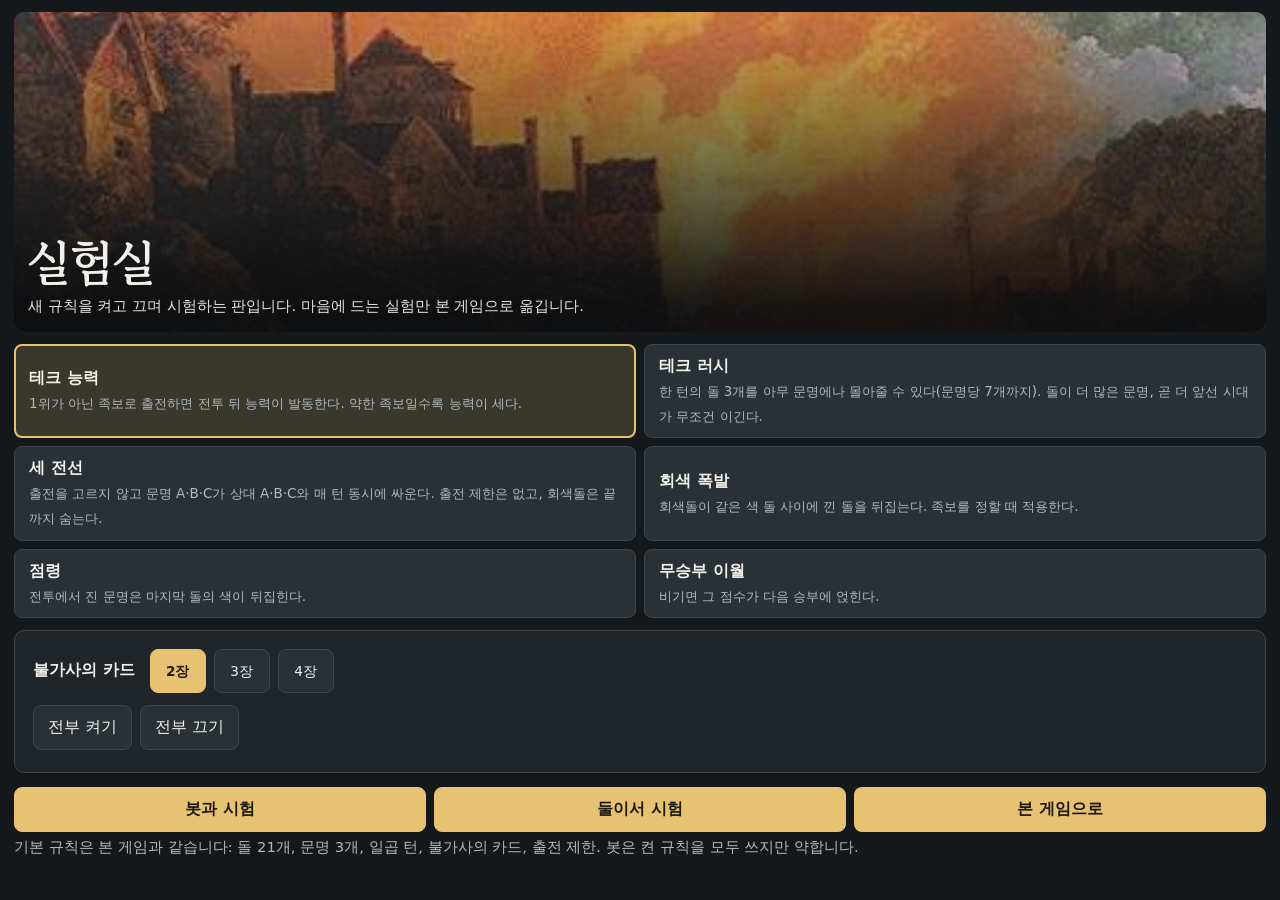
==== lab.html @ 078d3b74 "Add a lab page for experimental rules with a start-screen button Separate page with toggles for tech" ====
<!doctype html>
<html lang="ko">
<head>
<meta charset="utf-8">
<meta name="viewport" content="width=device-width, initial-scale=1, viewport-fit=cover">
<meta name="theme-color" content="#14181b">
<title>문명 대전 실험실</title>
<link rel="preconnect" href="https://fonts.googleapis.com">
<link rel="preconnect" href="https://fonts.gstatic.com" crossorigin>
<link rel="stylesheet" href="https://fonts.googleapis.com/css2?family=Gowun+Batang:wght@700&display=swap">
<link rel="stylesheet" href="style.css">
<style>
.mods { display: grid; gap: 8px; margin-top: 12px; }
.mod { text-align: left; }
.mod b { display: block; }
.mod small { color: var(--muted); font-size: .84rem; }
.mod[aria-pressed="true"] { border: 2px solid var(--gold); background: #3a372c; padding: 8px 13px; }
.panel .tab { flex: none; width: 56px; }
.on-mods { font-size: .82rem; color: var(--gold); margin-top: 4px; }
.queue { display: inline-flex; gap: 4px; }
.fx { padding-left: 1.1em; margin: 8px 0 0; font-size: .92rem; }
.lane { font-family: var(--display); margin-top: 14px; }
@media (min-width: 720px) { .mods { grid-template-columns: repeat(2, minmax(0, 1fr)); } }
</style>
</head>
<body>
<div class="wrap" id="app"></div>
<dialog id="table-sheet" aria-label="족보표"></dialog>
<script src="game.js"></script>
<script src="art.js"></script>
<script src="lab-rules.js"></script>
<script src="lab-ui.js"></script>
</body>
</html>
---- style.css ----
/* 미술관 벽처럼 어두운 바탕에 명화와 바둑판 나무를 올린 화면. 휴대폰 기준으로 쓰고 넓은 화면에서 확장한다. */
:root {
  color-scheme: dark;
  --bg: #14181b;
  --panel: #1f2529;
  --panel-2: #2a3136;
  --line: #3d464d;
  --ink: #f2f0ea;
  --muted: #b2babc;
  --wood: #c79d66;
  --wood-dark: #a9834e;
  --gold: #e8c273;
  --win: #7ccb96;
  --lose: #ec8a7a;
  --special: #86d0d6;
  --stone: 26px;
  --display: "Gowun Batang", "Apple SD Gothic Neo", "Malgun Gothic", serif;
}

* { box-sizing: border-box; }
html { -webkit-text-size-adjust: 100%; }
body { margin: 0; background: var(--bg); color: var(--ink); font: 16px/1.55 system-ui, -apple-system, "Apple SD Gothic Neo", "Malgun Gothic", "Noto Sans KR", sans-serif; }
.wrap { max-width: 1280px; margin: auto; padding-block: 12px 24px; padding-left: max(14px, env(safe-area-inset-left, 0px)); padding-right: max(14px, env(safe-area-inset-right, 0px)); }
h1, h2 { font-family: var(--display); font-weight: 700; margin: 0; text-wrap: balance; }
h1 { font-size: 1.45rem; line-height: 1.25; }
h2 { font-size: 1.1rem; margin: 18px 0 8px; }
h2.act { font-size: 1.2rem; color: var(--gold); }
h2.sub { font-family: inherit; font-size: .92rem; font-weight: 600; color: var(--muted); margin-top: 22px; }
p { margin: 4px 0; }
.nowrap { white-space: nowrap; }
img { max-width: 100%; display: block; }
.muted { color: var(--muted); font-size: .92rem; }
.panel { background: var(--panel); border: 1px solid var(--line); border-radius: 10px; padding: 18px; margin-top: 12px; }

/* 버튼 */
button { font: inherit; color: var(--ink); background: var(--panel-2); border: 1px solid var(--line); border-radius: 8px; padding: 9px 14px; min-height: 44px; cursor: pointer; touch-action: manipulation; }
button:hover:not(:disabled) { border-color: var(--gold); }
button:focus-visible, input:focus-visible, summary:focus-visible { outline: 3px solid var(--gold); outline-offset: 2px; }
button:disabled { cursor: not-allowed; color: #8d9598; background: #23292d; }
.primary { background: var(--gold); border-color: var(--gold); color: #1d1a12; font-weight: 700; }
.primary:hover:not(:disabled) { background: #f2d38e; border-color: #f2d38e; }
.primary:disabled { background: #4b5053; border-color: #4b5053; color: #b9bdbe; }
input { font: inherit; color: var(--ink); background: var(--bg); border: 1px solid var(--line); border-radius: 8px; padding: 9px 12px; min-height: 44px; width: 6.5em; text-transform: uppercase; letter-spacing: .15em; }

/* 점수와 턴 진행 */
.hud { display: flex; flex-wrap: wrap; align-items: center; justify-content: space-between; gap: 6px 14px; }
.score { font-size: 1.05rem; font-weight: 700; font-variant-numeric: tabular-nums; }
.score b { font-size: 1.4rem; }
.pips { display: flex; gap: 5px; list-style: none; margin: 0; padding: 0; }
.pip { width: 34px; text-align: center; font-size: .75rem; line-height: 1.2; color: var(--muted); border: 1px solid var(--line); border-radius: 6px; padding: 3px 0; font-variant-numeric: tabular-nums; }
.pip b { display: block; font-size: .8rem; color: var(--ink); }
.pip.now { border-color: var(--gold); box-shadow: inset 0 0 0 1px var(--gold); }
.pip.win b { color: var(--win); }
.pip.lose b { color: var(--lose); }

/* 시대 그림 */
.era { position: relative; margin-top: 10px; border-radius: 10px; overflow: hidden; background: var(--panel); min-height: 160px; display: flex; align-items: flex-end; }
.era img { position: absolute; inset: 0; width: 100%; height: 100%; object-fit: cover; }
.era::after { content: ""; position: absolute; inset: 0; background: linear-gradient(to top, rgba(10, 12, 14, .94) 8%, rgba(10, 12, 14, .55) 55%, rgba(10, 12, 14, .15)); }
.era-text { position: relative; z-index: 1; padding: 34px 14px 10px; width: 100%; }
.era-text p { color: #e6e6df; font-size: .92rem; }
.era cite { display: block; margin-top: 2px; font-style: normal; font-size: .72rem; color: #c3c7c4; }
.era:not(.hero) { min-height: 0; }
.era:not(.hero)::after { background: linear-gradient(to right, rgba(10, 12, 14, .92) 40%, rgba(10, 12, 14, .45)); }
.era:not(.hero) .era-text { padding: 12px 14px; }
.era:not(.hero) h1 { font-size: 1.15rem; }
.era:not(.hero) p { font-size: .85rem; }
.era:not(.hero) cite { display: none; }

/* 단계 표시 */
.steps { display: flex; gap: 6px; list-style: none; padding: 0; margin: 10px 0 0; font-size: .85rem; color: var(--muted); }
.steps li { flex: 1; text-align: center; padding: 5px 2px; border-bottom: 3px solid var(--line); }
.steps li.now { color: var(--ink); font-weight: 700; border-color: var(--gold); }

/* 문명 카드 */
.layout { display: grid; gap: 16px; grid-template-columns: minmax(0, 1fr); }
.rail { display: none; }
.cards { display: grid; gap: 8px; grid-template-columns: repeat(3, minmax(0, 1fr)); }
.cards.mine { grid-template-columns: minmax(0, 1fr); }
.cards.mine .card { background: #232a2f; border-color: #56616a; }
.cards:not(.mine) .card { background: #191e21; border-color: #2b3237; }
.card { background: var(--panel); border: 1px solid var(--line); border-radius: 10px; padding: 10px; min-width: 0; }
.cards .card.selected, .card.winner { border: 2px solid var(--gold); padding: 9px; }
.card-head { display: flex; flex-wrap: wrap; justify-content: space-between; gap: 2px 8px; align-items: baseline; }
.card-head strong { font-family: var(--display); }
.tag { font-size: .76rem; color: var(--muted); }
.tag.off { color: var(--lose); font-weight: 700; }
.card.banned .stones { filter: saturate(.7) brightness(.8); }
.hand { margin-top: 6px; font-size: .95rem; }
.info { margin-top: 6px; font-size: .84rem; color: var(--muted); }
.note { font-size: .8rem; color: var(--special); margin-top: 2px; }
.path { margin: 6px 0 0; font-size: .76rem; line-height: 1.4; color: var(--muted); word-break: keep-all; }
.path span:last-child { color: var(--ink); font-weight: 600; }

/* 돌과 나무판 */
.stones { display: flex; flex-wrap: wrap; align-items: center; gap: 5px; min-height: calc(var(--stone) + 12px); margin-top: 6px; padding: 6px; border-radius: 6px; background: repeating-linear-gradient(92deg, rgba(90, 58, 22, .12) 0 2px, transparent 2px 7px), linear-gradient(var(--wood), var(--wood-dark)); box-shadow: inset 0 1px 2px rgba(0, 0, 0, .35); }
.stones .empty { color: #4a3417; font-size: .8rem; }
.stone { flex: none; display: inline-grid; place-items: center; width: var(--stone); height: var(--stone); border-radius: 50%; font-size: .8rem; font-weight: 700; box-shadow: 0 1px 2px rgba(0, 0, 0, .55); }
.stone.b { background: radial-gradient(circle at 34% 28%, #6a6a6a, #1b1b1b 52%, #050505); }
.stone.w { background: radial-gradient(circle at 34% 28%, #fff, #efece5 55%, #c4c0b6); }
.stone.hidden { background: radial-gradient(circle at 34% 28%, #a5abad, #6d7477 60%, #52585b); color: #fff; }
.stone.from-gray { outline: 2px solid #4f7f85; outline-offset: 1px; }
.stone.pending { outline: 2px dashed #7a1f12; outline-offset: 2px; animation: drop .18s ease-out; }
.cards:not(.mine) { --stone: 20px; }
@keyframes drop { from { transform: translateY(-6px) scale(1.15); opacity: 0; } }

/* 순위 표시 */
.rank { display: inline-block; padding: 0 6px; border-radius: 5px; background: var(--panel-2); font-weight: 700; font-size: .85rem; font-variant-numeric: tabular-nums; white-space: nowrap; }
.rank.top { background: var(--gold); color: #1d1a12; }
.rank.high { background: #4a5358; }
.star { color: var(--special); font-weight: 700; }
.hand-name { font-weight: 700; }
.reason { font-size: 1rem; margin-top: 4px; }
.pill { display: inline-block; padding: 0 7px; border-radius: 999px; font-size: .74rem; font-weight: 700; background: var(--gold); color: #1d1a12; white-space: nowrap; }
.pill.opp { background: var(--lose); }

/* 남은 돌과 특수 족보 카드 */
.stock { display: flex; flex-wrap: wrap; align-items: center; gap: 4px 12px; margin: 6px 0 8px; font-size: .85rem; color: var(--muted); }
.stock-item { display: inline-flex; align-items: center; gap: 4px; }
.stock-item b { color: var(--ink); font-variant-numeric: tabular-nums; }
.dot.gray { box-shadow: 0 0 0 2px #4f7f85; }
.sp-cards { display: grid; gap: 8px; grid-template-columns: minmax(0, 1fr); }
.sp-card { display: grid; grid-template-columns: 60px minmax(0, 1fr); gap: 10px; padding: 8px; border-radius: 10px; background: #1d3b3e; box-shadow: inset 0 0 0 1px #3f7277; }
.sp-card p { margin: 0; }
.sp-card.past { opacity: .55; }

/* 돌 고르기: 휴대폰은 가로 네 칸 */
.picks { display: grid; grid-template-columns: repeat(4, minmax(0, 1fr)); gap: 5px; margin-top: 8px; }
.pick { display: flex; flex-direction: column; align-items: center; gap: 3px; padding: 7px 2px; text-align: center; font-size: .8rem; line-height: 1.25; min-width: 0; --stone: 22px; }
.pick small { color: var(--muted); font-size: .72rem; }
.pick .name { word-break: keep-all; }
.pick[aria-pressed="true"] { border: 2px solid var(--gold); background: #3a372c; padding: 6px 2px; }
.fight { width: 100%; margin-top: 8px; }
.fight[aria-pressed="true"] { background: var(--gold); border-color: var(--gold); color: #1d1a12; font-weight: 700; }

/* 고정 버튼 줄 */
.actionbar { position: sticky; bottom: 0; z-index: 5; display: flex; flex-wrap: wrap; align-items: center; gap: 8px; margin: 14px calc(max(14px, env(safe-area-inset-left, 0px)) * -1) 0; padding: 10px max(14px, env(safe-area-inset-right, 0px)) calc(10px + env(safe-area-inset-bottom, 0px)) max(14px, env(safe-area-inset-left, 0px)); background: rgba(20, 24, 27, .96); border-top: 1px solid var(--line); }
.actionbar .primary { flex: 1; }
.actionbar .hint { width: 100%; order: 3; font-size: .85rem; color: var(--muted); }

/* 족보표 */
.tabs { display: flex; gap: 3px; margin-bottom: 10px; }
.tab { flex: 1; min-width: 0; padding: 6px 0; font-size: .85rem; position: relative; }
.tab.current { box-shadow: inset 0 -3px 0 var(--gold); }
.tab[aria-pressed="true"] { background: var(--gold); border-color: var(--gold); color: #1d1a12; font-weight: 700; }
.hand-head { display: flex; justify-content: space-between; align-items: baseline; gap: 8px; margin-bottom: 6px; }
.hand-head h2 { margin: 0; }
.points { font-size: .85rem; color: var(--gold); font-weight: 700; white-space: nowrap; }
.hand-list { list-style: none; margin: 0; padding: 0; display: grid; gap: 6px; }
.hand-row { display: grid; grid-template-columns: 60px minmax(0, 1fr); gap: 10px; padding: 7px; border-radius: 8px; background: var(--panel-2); }
.hand-row.special { background: #1d3b3e; box-shadow: inset 0 0 0 1px #3f7277; }
.hand-row.occupied { box-shadow: inset 0 0 0 2px var(--gold); }
.thumb { width: 60px; height: 60px; object-fit: cover; border-radius: 6px; background: var(--bg); }
.hand-title { display: flex; flex-wrap: wrap; align-items: center; gap: 2px 5px; line-height: 1.3; }
.hand-title strong { font-family: var(--display); font-size: 1.02rem; }
.hand-shape { margin-top: 4px; }
.why { margin: 3px 0 0; font-size: .8rem; line-height: 1.35; color: var(--muted); }
.beats { margin: 3px 0 0; font-size: .8rem; font-weight: 700; color: var(--special); }
.legend { font-size: .8rem; color: var(--muted); margin-top: 8px; }
.dots { display: inline-flex; flex-wrap: wrap; align-items: center; gap: 3px; vertical-align: middle; }
.dot { display: inline-block; width: 14px; height: 14px; border-radius: 50%; vertical-align: -2px; box-shadow: 0 0 0 1px rgba(255, 255, 255, .28); }
.dot.b { background: radial-gradient(circle at 34% 28%, #666, #111 60%); }
.dot.w { background: radial-gradient(circle at 34% 28%, #fff, #d8d4cb); }
.dot.g { background: radial-gradient(circle at 34% 28%, #b4babb, #6d7477); }
.any { display: inline-flex; gap: 3px; padding: 2px 4px; vertical-align: middle; border: 1px dashed var(--special); border-radius: 6px; }
.shape-note { display: block; margin-top: 2px; font-size: .78rem; color: var(--special); }
.hand-mini { display: grid; grid-template-columns: 60px minmax(0, 1fr); gap: 10px; margin-top: 8px; }
.hand-mini .hand { margin: 0; }
.chip { display: inline-block; min-width: 20px; padding: 0 4px; margin-left: 3px; text-align: center; border-radius: 10px; font-size: .74rem; font-weight: 700; background: var(--gold); color: #1d1a12; }
.chip.opp { background: var(--lose); }
.chip.off { opacity: .45; }

/* 족보표 시트 */
dialog { color: var(--ink); background: var(--panel); border: 1px solid var(--line); padding: 0; width: 100%; max-width: 560px; max-height: 86dvh; margin: auto auto 0; border-radius: 14px 14px 0 0; }
dialog::backdrop { background: rgba(0, 0, 0, .6); }
.sheet-head { position: sticky; top: 0; z-index: 1; display: flex; justify-content: space-between; align-items: center; padding: 8px 14px; background: var(--panel); border-bottom: 1px solid var(--line); }
.sheet-body { padding: 12px 14px calc(16px + env(safe-area-inset-bottom, 0px)); }

/* 결과 */
.turn-label { margin-top: 12px; }
.result-line { font-family: var(--display); font-size: 1.6rem; font-weight: 700; margin-top: 2px; }
.duel-card { padding-top: 0; overflow: hidden; }
.card.duel-card.winner { padding-top: 0; }
.hand-art { width: calc(100% + 20px); max-width: none; margin: 0 -10px 10px; aspect-ratio: 1; object-fit: cover; }
.winner .hand-art { width: calc(100% + 18px); margin: 0 -9px 10px; }
.hand-big { margin-top: 6px; font-family: var(--display); font-size: 1.05rem; font-weight: 700; line-height: 1.35; }
.credit { display: block; margin-top: 4px; font-style: normal; font-size: .72rem; color: var(--muted); }
.result-line.win { color: var(--win); }
.result-line.lose { color: var(--lose); }
.duel { display: grid; grid-template-columns: repeat(2, minmax(0, 1fr)); gap: 8px; margin-top: 8px; }
.duel .card { --stone: 18px; animation: rise .25s ease-out; }
.duel .muted { font-size: .82rem; }
@keyframes rise { from { transform: translateY(8px); opacity: 0; } }

/* 기록 */
details { margin-top: 14px; }
summary { cursor: pointer; font-weight: 600; min-height: 32px; }
ol.history { list-style: none; padding: 0; margin: 6px 0 0; font-size: .9rem; }
ol.history li { padding: 6px 0; border-top: 1px solid var(--line); }

/* 첫 화면과 안내 */
.hero { min-height: 230px; margin-top: 0; }
.hero h1 { font-size: 2.1rem; }
.modes { display: grid; gap: 8px; margin-top: 14px; }
.modes .primary { width: 100%; }
.modes a { display: grid; place-items: center; padding: 10px 15px; border-radius: 8px; text-decoration: none; }
.join { display: flex; flex-wrap: wrap; gap: 8px; align-items: center; }
.join button { flex: 1; }
.rules { padding-left: 1.2em; margin: 8px 0 0; }
.rules li { margin-bottom: 5px; }
.credits { padding-left: 0; list-style: none; font-size: .85rem; color: var(--muted); }
.notice { background: #4d2a25; color: #ffd8d0; border-radius: 8px; padding: 10px 12px; margin: 10px 0 0; }
.notice.ok { background: #24452f; color: #c9f2d6; }
.code { font-size: 2.6rem; font-weight: 700; letter-spacing: .25em; font-variant-numeric: tabular-nums; }
.bar { display: flex; flex-wrap: wrap; gap: 8px; margin-top: 12px; }

/* 넓은 화면 */
@media (min-width: 720px) {
  :root { --stone: 28px; }
  h1 { font-size: 1.7rem; }
  .era:not(.hero) { display: grid; grid-template-columns: minmax(0, 1fr) minmax(280px, 42%); align-items: center; min-height: 200px; }
  .era:not(.hero) img { position: static; grid-column: 2; grid-row: 1; height: 200px; }
  .era:not(.hero)::after { display: none; }
  .era:not(.hero) .era-text { grid-column: 1; grid-row: 1; padding: 14px 20px; }
  .cards.mine { grid-template-columns: repeat(3, minmax(0, 1fr)); }
  .cards:not(.mine) { --stone: 24px; }
  .picks { grid-template-columns: minmax(0, 1fr); }
  .pick { flex-direction: row; text-align: left; padding: 6px 8px; }
  .pick[aria-pressed="true"] { padding: 5px 7px; }
  .pick .labels { display: flex; flex-direction: column; }
  .era:not(.hero) h1 { font-size: 1.5rem; }
  .era:not(.hero) p { font-size: .92rem; }
  .era:not(.hero) cite { display: block; }
  .duel .card { --stone: 26px; }
  .hand-art { aspect-ratio: 16 / 10; }
  .hand-big { font-size: 1.25rem; }
  .sp-cards { grid-template-columns: repeat(2, minmax(0, 1fr)); }
  .modes { grid-auto-flow: column; grid-auto-columns: minmax(0, 1fr); }
  .hero { min-height: 320px; }
  .hero h1 { font-size: 3rem; }
  dialog { margin: auto; border-radius: 14px; }
}
@media (min-width: 1000px) {
  .layout { grid-template-columns: minmax(0, 1fr) 390px; }
  .rail { display: block; position: sticky; top: 10px; align-self: start; max-height: calc(100dvh - 20px); overflow-y: auto; background: var(--panel); border: 1px solid var(--line); border-radius: 10px; padding: 12px; }
  .only-phone { display: none; }
}
@media (prefers-reduced-motion: reduce) {
  .stone.pending, .duel .card { animation: none; }
}
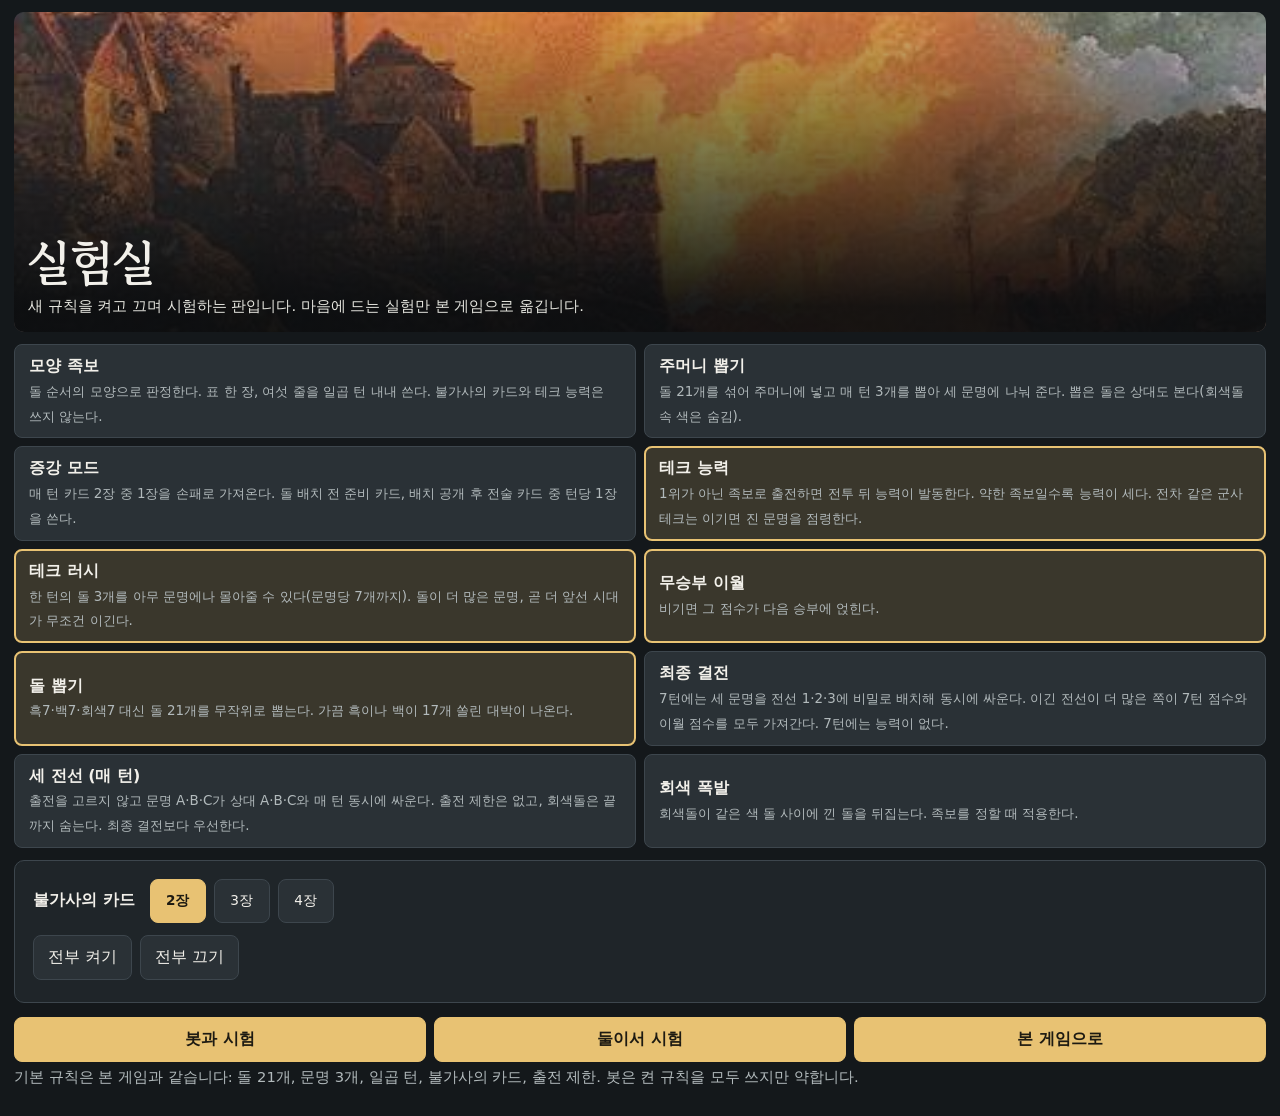
==== commit f9e815f1: "Add a tutorial, carry drawn points, and new lab experiments Main game: points from a drawn fight car" ====
--- a/lab.html
+++ b/lab.html
@@ -20,6 +20,16 @@
 .queue { display: inline-flex; gap: 4px; }
 .fx { padding-left: 1.1em; margin: 8px 0 0; font-size: .92rem; }
 .lane { font-family: var(--display); margin-top: 14px; }
+.picks.two { grid-template-columns: repeat(2, minmax(0, 1fr)); }
+.pick.offer { display: block; text-align: left; height: auto; padding: 8px 10px; }
+.pick.offer[aria-pressed="true"] { padding: 7px 9px; }
+.pick.offer .labels > * { display: block; white-space: normal; margin-top: 3px; }
+.perms { display: grid; grid-template-columns: repeat(2, minmax(0, 1fr)); gap: 0 8px; margin-top: 4px; }
+.draw-row { display: flex; flex-wrap: wrap; gap: 5px; margin-top: 8px; }
+.draw-row .dot { width: 22px; height: 22px; animation: draw-pop .22s both ease-out; }
+.tag.jackpot { color: var(--gold); font-weight: 700; }
+@keyframes draw-pop { from { opacity: 0; transform: scale(.3); } }
+@media (prefers-reduced-motion: reduce) { .draw-row .dot { animation: none; } }
 @media (min-width: 720px) { .mods { grid-template-columns: repeat(2, minmax(0, 1fr)); } }
 </style>
 </head>
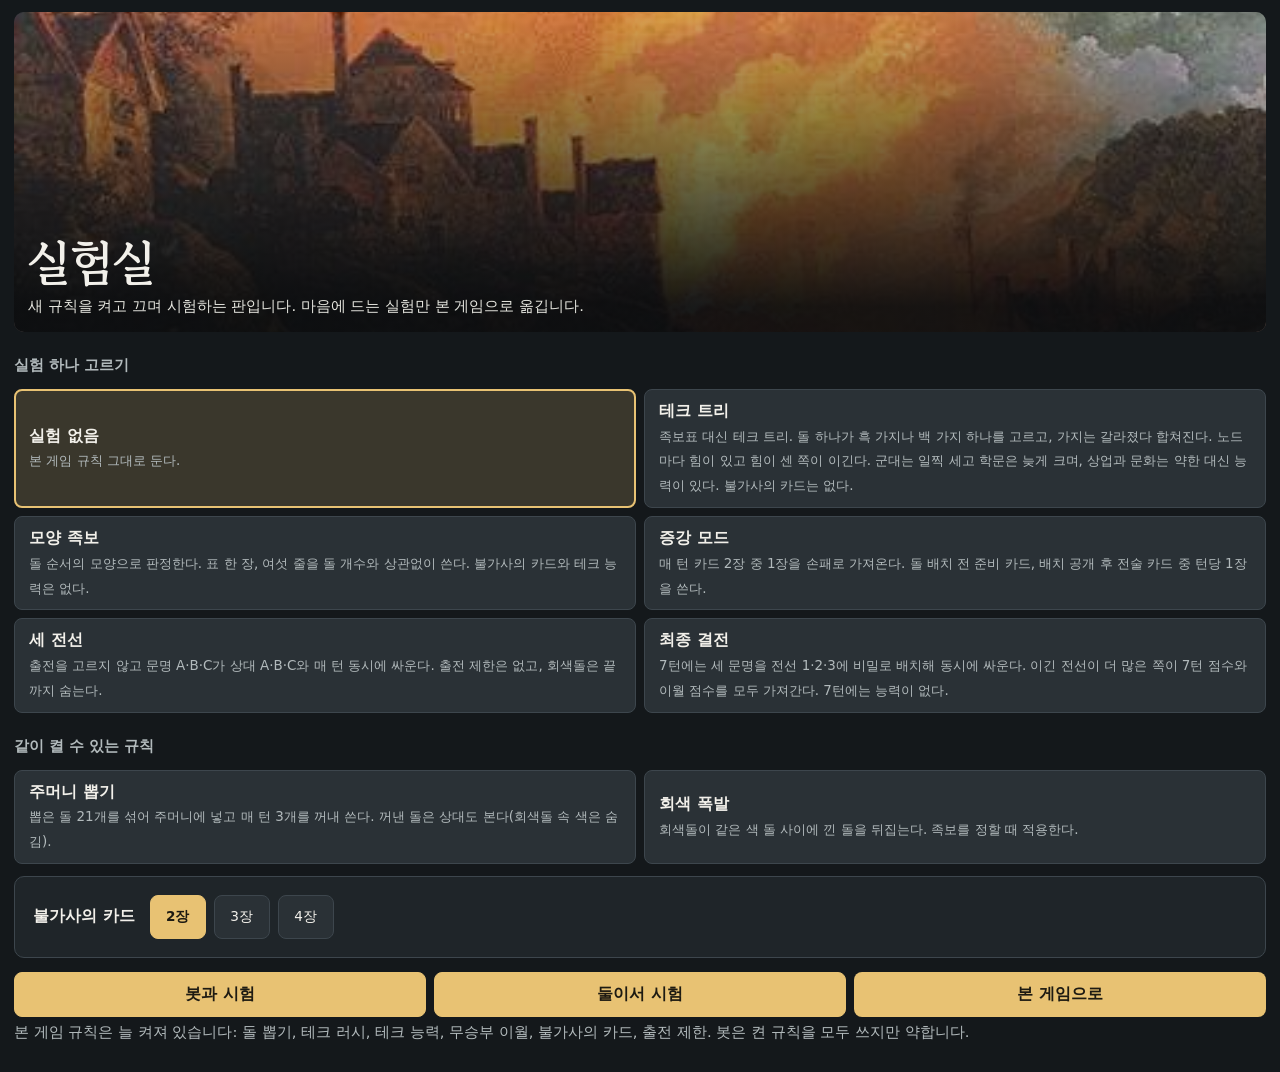
==== commit f441c006: "Add a tech tree experiment and make lab experiments exclusive Tech tree: instead of rank tables, eac" ====
--- a/lab.html
+++ b/lab.html
@@ -18,18 +18,13 @@
 .panel .tab { flex: none; width: 56px; }
 .on-mods { font-size: .82rem; color: var(--gold); margin-top: 4px; }
 .queue { display: inline-flex; gap: 4px; }
-.fx { padding-left: 1.1em; margin: 8px 0 0; font-size: .92rem; }
 .lane { font-family: var(--display); margin-top: 14px; }
 .picks.two { grid-template-columns: repeat(2, minmax(0, 1fr)); }
 .pick.offer { display: block; text-align: left; height: auto; padding: 8px 10px; }
 .pick.offer[aria-pressed="true"] { padding: 7px 9px; }
 .pick.offer .labels > * { display: block; white-space: normal; margin-top: 3px; }
+.hand-row > .hand-body:first-child { grid-column: 1 / -1; }
 .perms { display: grid; grid-template-columns: repeat(2, minmax(0, 1fr)); gap: 0 8px; margin-top: 4px; }
-.draw-row { display: flex; flex-wrap: wrap; gap: 5px; margin-top: 8px; }
-.draw-row .dot { width: 22px; height: 22px; animation: draw-pop .22s both ease-out; }
-.tag.jackpot { color: var(--gold); font-weight: 700; }
-@keyframes draw-pop { from { opacity: 0; transform: scale(.3); } }
-@media (prefers-reduced-motion: reduce) { .draw-row .dot { animation: none; } }
 @media (min-width: 720px) { .mods { grid-template-columns: repeat(2, minmax(0, 1fr)); } }
 </style>
 </head>
--- a/style.css
+++ b/style.css
@@ -248,3 +248,10 @@
 @media (prefers-reduced-motion: reduce) {
   .stone.pending, .duel .card { animation: none; }
 }
+
+.fx { padding-left: 1.1em; margin: 8px 0 0; font-size: .92rem; }
+.draw-row { display: flex; flex-wrap: wrap; gap: 5px; margin-top: 8px; }
+.draw-row .dot { width: 22px; height: 22px; animation: draw-pop .22s both ease-out; }
+.tag.jackpot { color: var(--gold); font-weight: 700; }
+@keyframes draw-pop { from { opacity: 0; transform: scale(.3); } }
+@media (prefers-reduced-motion: reduce) { .draw-row .dot { animation: none; } }
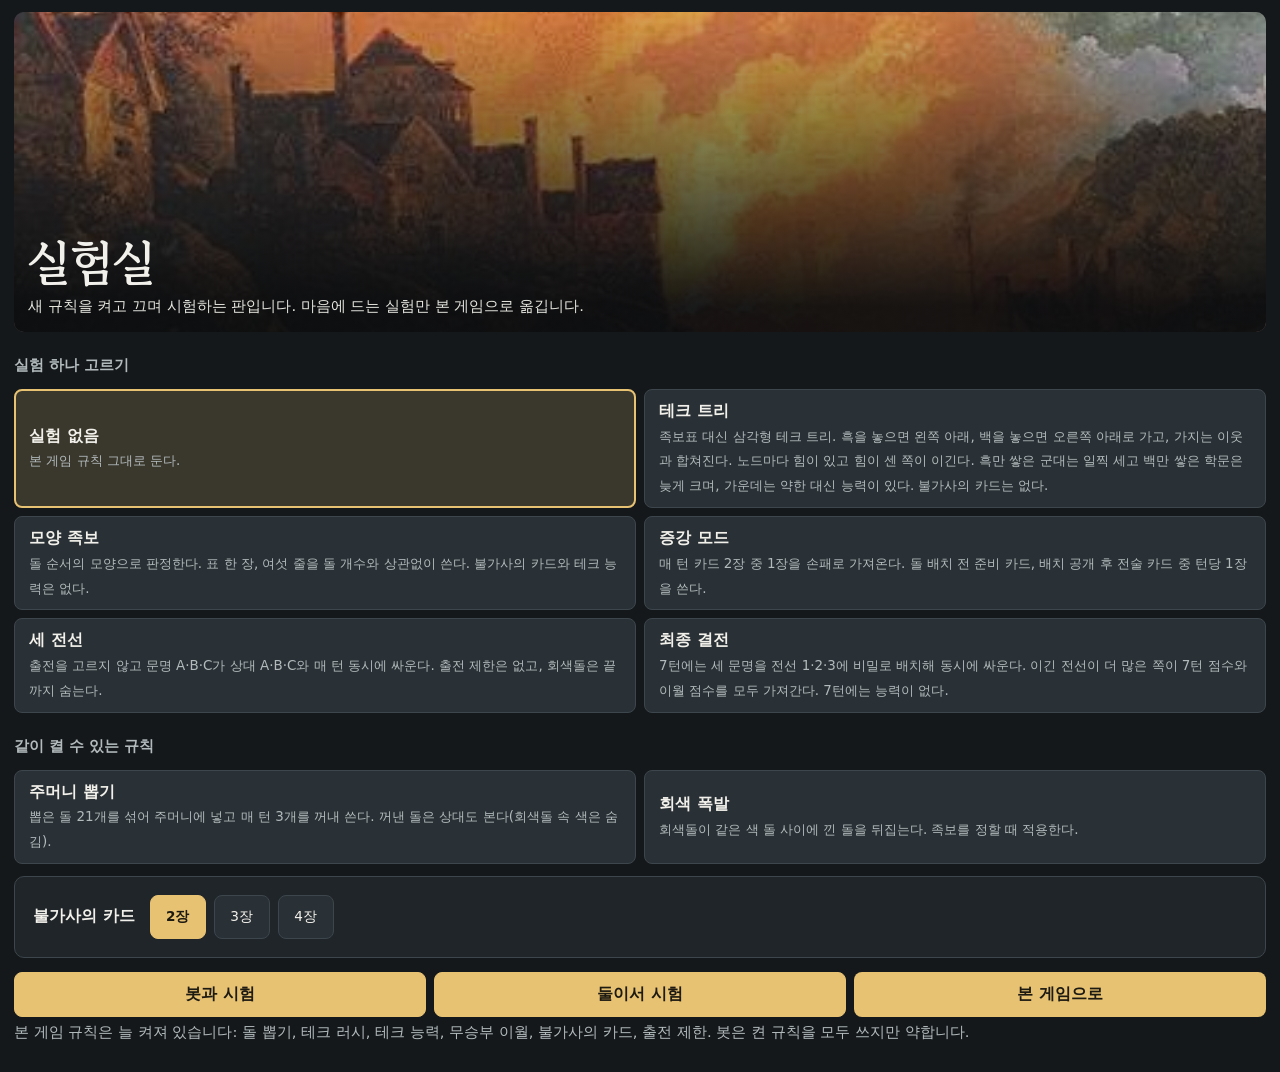
==== commit bcf47e11: "Turn the lab tech tree into a regular triangle drawn as a map The lane graph jumped across columns a" ====
--- a/lab.html
+++ b/lab.html
@@ -24,6 +24,29 @@
 .pick.offer[aria-pressed="true"] { padding: 7px 9px; }
 .pick.offer .labels > * { display: block; white-space: normal; margin-top: 3px; }
 .hand-row > .hand-body:first-child { grid-column: 1 / -1; }
+.tree-wrap { overflow-x: auto; margin-top: 8px; }
+.tree-svg { display: block; width: 100%; min-width: 400px; height: auto; }
+.tree-svg text { text-anchor: middle; font-size: 11px; fill: var(--ink); }
+.tree-svg .tn { font-weight: 600; }
+.tree-svg .tp { fill: var(--gold); font-size: 10.5px; }
+.tree-svg .tf { fill: var(--special); font-size: 9.5px; }
+.tree-svg .node rect { fill: var(--panel-2); stroke: var(--line); }
+.tree-svg .node.here rect { fill: #3a372c; stroke: var(--gold); stroke-width: 2.5; }
+.tree-svg .node.next rect { stroke: var(--gold); stroke-dasharray: 4 3; }
+.tree-svg .node rect.badge { fill: var(--gold); stroke: none; }
+.tree-svg .tb { fill: var(--bg); font-size: 10px; font-weight: 700; }
+.tree-svg .edge line { stroke-width: 2; }
+.tree-svg .eb line { stroke: #6c757b; }
+.tree-svg .ew line { stroke: #cfccc4; }
+.tree-svg .edge circle { stroke: #8a9298; stroke-width: 1; }
+.tree-svg .eb circle { fill: #0b0d0e; }
+.tree-svg .ew circle { fill: #f2f0ea; }
+.tree-svg.marked .edge { opacity: .35; }
+.tree-svg.marked .edge.hot { opacity: 1; }
+.tree-svg.marked .edge.hot line { stroke-width: 3.5; }
+.tree-svg .root { fill: var(--panel-2); stroke: var(--line); }
+.tree-svg .root-t { font-size: 9px; fill: var(--muted); }
+@media (min-width: 1000px) { .layout { grid-template-columns: minmax(0, 1fr) 470px; } }
 .perms { display: grid; grid-template-columns: repeat(2, minmax(0, 1fr)); gap: 0 8px; margin-top: 4px; }
 @media (min-width: 720px) { .mods { grid-template-columns: repeat(2, minmax(0, 1fr)); } }
 </style>
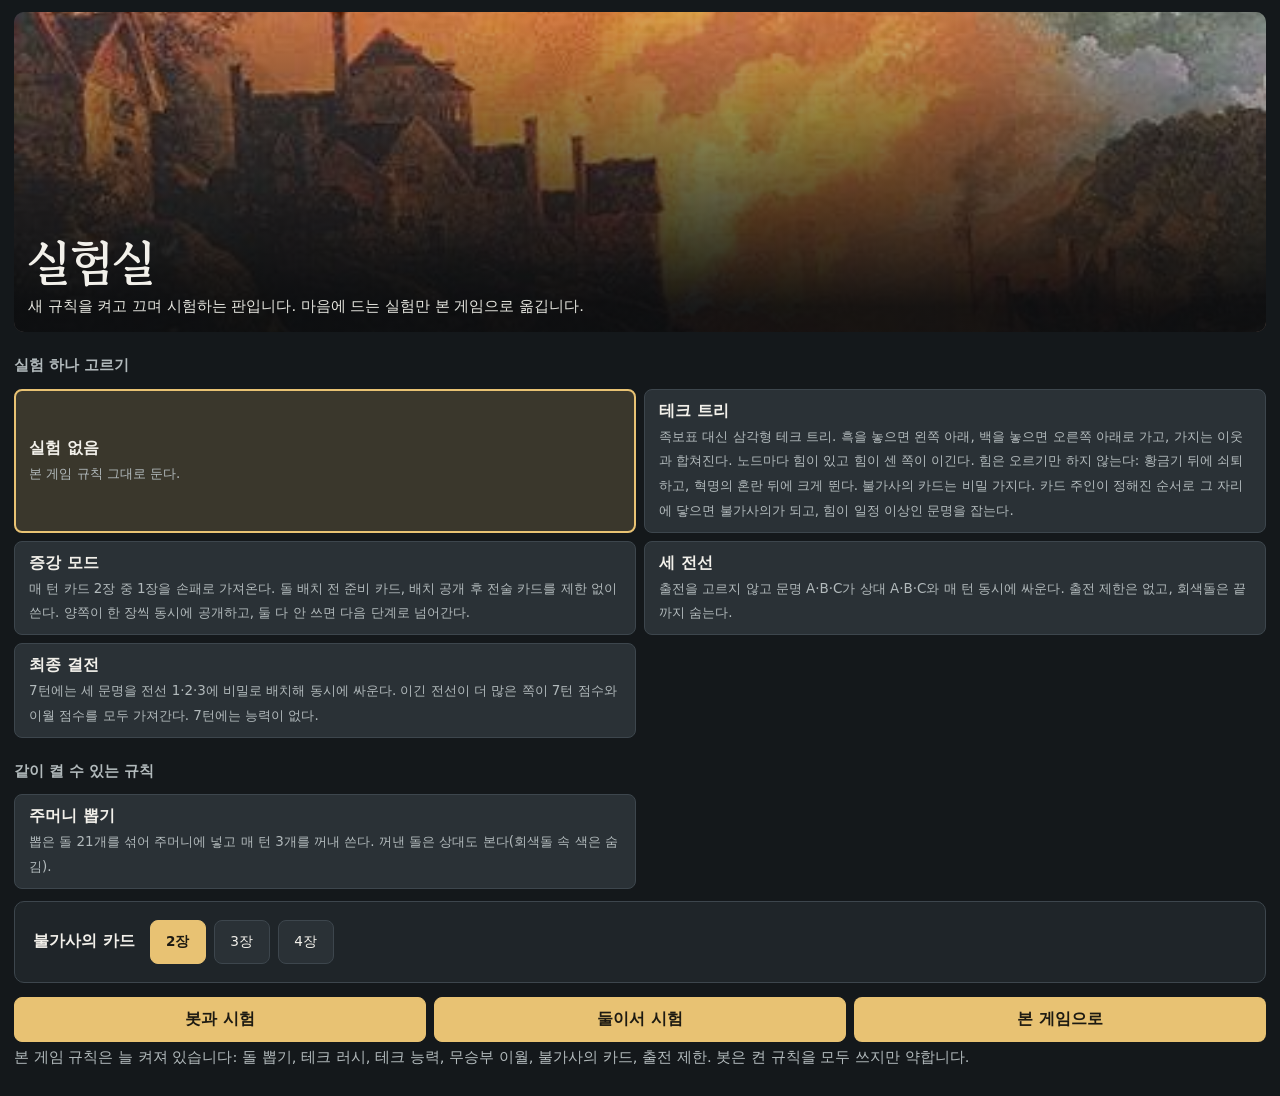
==== commit d0229523: "Branching tech tree with wonders, bot levels and lab cleanup Lab tech tree: replace the uniform tria" ====
--- a/lab.html
+++ b/lab.html
@@ -38,9 +38,13 @@
 .tree-svg .edge line { stroke-width: 2; }
 .tree-svg .eb line { stroke: #6c757b; }
 .tree-svg .ew line { stroke: #cfccc4; }
+.tree-svg .ebw line { stroke: #9aa1a5; stroke-dasharray: 6 3; }
 .tree-svg .edge circle { stroke: #8a9298; stroke-width: 1; }
-.tree-svg .eb circle { fill: #0b0d0e; }
-.tree-svg .ew circle { fill: #f2f0ea; }
+.tree-svg .sb { fill: #0b0d0e; }
+.tree-svg .sw { fill: #f2f0ea; }
+.tree-svg .ts { fill: var(--special); font-size: 9.5px; font-weight: 700; }
+.tree-svg .node.one-way rect { stroke-dasharray: 2 2; }
+.tree-svg .node.here.one-way rect { stroke-dasharray: none; }
 .tree-svg.marked .edge { opacity: .35; }
 .tree-svg.marked .edge.hot { opacity: 1; }
 .tree-svg.marked .edge.hot line { stroke-width: 3.5; }
--- a/style.css
+++ b/style.css
@@ -204,6 +204,8 @@
 .modes { display: grid; gap: 8px; margin-top: 14px; }
 .modes .primary { width: 100%; }
 .modes a { display: grid; place-items: center; padding: 10px 15px; border-radius: 8px; text-decoration: none; }
+.levels { align-items: center; margin: 8px 0 0; }
+.levels span { padding-right: 6px; font-size: .85rem; color: var(--muted); }
 .join { display: flex; flex-wrap: wrap; gap: 8px; align-items: center; }
 .join button { flex: 1; }
 .rules { padding-left: 1.2em; margin: 8px 0 0; }
